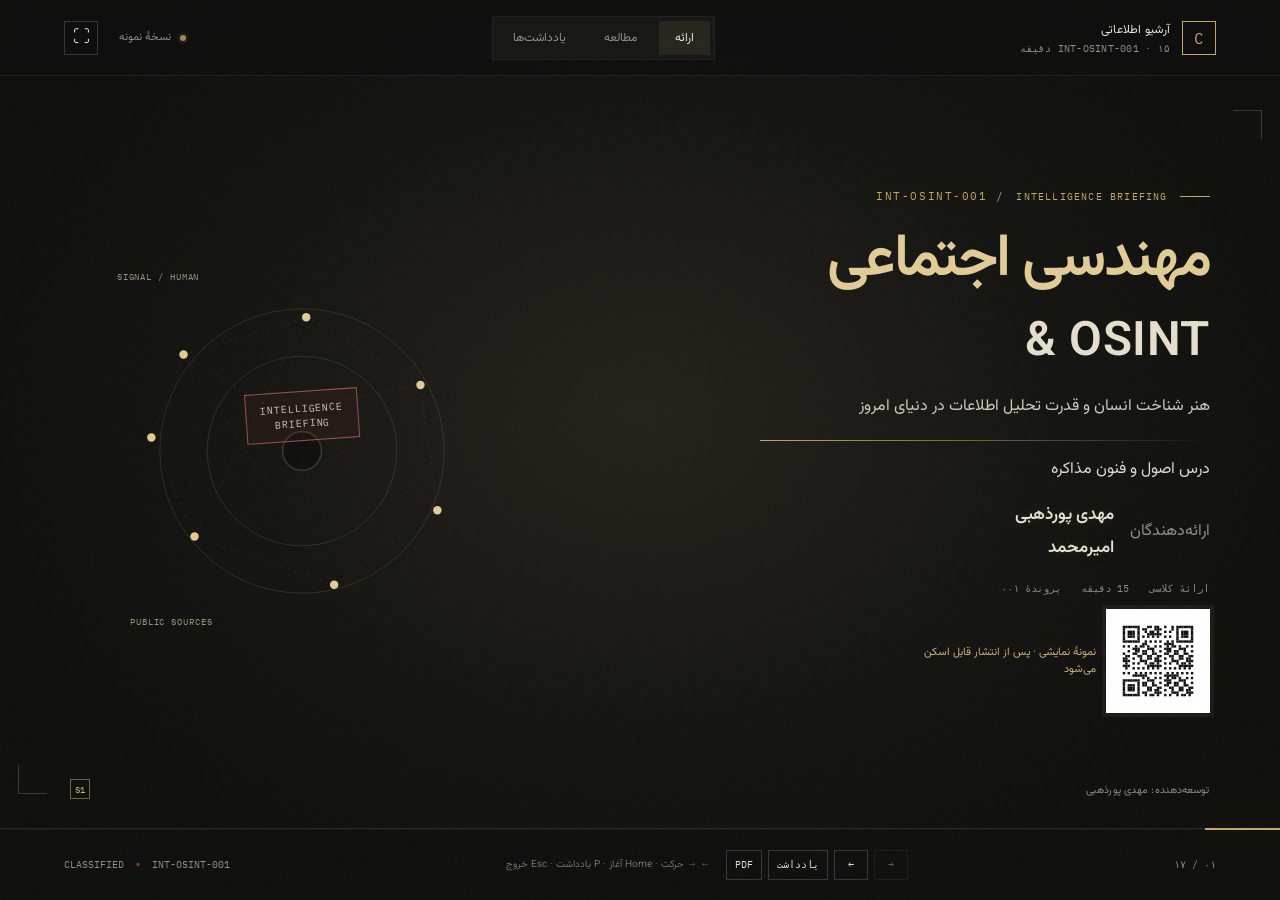
==== files-pasted-by-the-user-classified/index.html @ dca13dbd "Add files via upload" ====
<!doctype html>
<html lang="fa" dir="rtl">
<head>
  <meta charset="utf-8"><meta name="viewport" content="width=device-width,initial-scale=1,viewport-fit=cover">
  <meta name="theme-color" content="#10100f"><meta name="description" content="ارائهٔ تعاملی مهندسی اجتماعی و OSINT — پروندهٔ INT-OSINT-001">
  <title>مهندسی اجتماعی و OSINT — Intelligence Briefing</title>
  <link rel="preconnect" href="https://fonts.googleapis.com"><link rel="preconnect" href="https://fonts.gstatic.com" crossorigin>
  <link href="https://fonts.googleapis.com/css2?family=Vazirmatn:wght@400;500;600;700;800&display=swap" rel="stylesheet">
  <link rel="stylesheet" href="css/styles.css">
  <link rel="stylesheet" href="css/slides.css">
  <link rel="stylesheet" href="css/deck.css">
  <link rel="stylesheet" href="css/refinements.css">
  <link rel="icon" type="image/svg+xml" href="assets/favicon.svg">
</head>
<body>
  <div class="grain" aria-hidden="true"></div>
  <header class="topbar">
    <a class="brand" href="#/present" aria-label="شروع ارائه از ابتدا"><span class="brand-mark">C</span><span>آرشیو اطلاعاتی <small>INT-OSINT-001 · ۱۵ دقیقه</small></span></a>
    <nav class="mode-nav" aria-label="حالت نمایش"><a href="#/present" data-mode="present">ارائه</a><a href="#/read" data-mode="read">مطالعه</a><a href="#/guide" data-mode="guide">یادداشت‌ها</a></nav>
    <div class="top-meta"><span class="live-dot"></span><span>نسخهٔ نمونه</span><button class="icon-button" id="fullscreen" title="تمام‌صفحه" aria-label="تمام‌صفحه">⛶</button></div>
  </header>
  <main id="app" tabindex="-1"></main>
  <footer class="hud"><div class="progress-track"><i id="progress"></i></div><div class="hud-row"><span id="slide-label">۰۱ / ۱۷</span><div class="hud-controls"><button id="prev" aria-label="اسلاید قبلی">→</button><button id="next" aria-label="اسلاید بعدی">←</button><button id="speaker-notes" aria-label="یادداشت سخنران">یادداشت</button><button id="print-deck" aria-label="چاپ یا ذخیره به صورت PDF">PDF</button><span class="key-hint">← → حرکت · Home آغاز · P یادداشت · Esc خروج</span></div><span class="hud-code">CLASSIFIED <b>•</b> INT-OSINT-001</span></div></footer>
  <dialog id="notes-dialog" class="notes-dialog"><form method="dialog"><button class="notes-close" aria-label="بستن یادداشت‌ها">×</button></form><div class="eyebrow">PRESENTER NOTES <span id="notes-index"></span></div><h2 id="notes-title"></h2><p id="notes-body"></p></dialog>
  <script type="module" src="js/deck.js"></script>
</body>
</html>
---- files-pasted-by-the-user-classified/css/styles.css ----
@import url('https://fonts.googleapis.com/css2?family=IBM+Plex+Mono:wght@400;500&display=swap');
:root{color-scheme:dark;--bg:#10100f;--panel:#171715;--panel2:#1d1c19;--gold:#c4a66a;--gold2:#e1cb99;--paper:#e8e1d4;--muted:#938e83;--red:#8e3435;--line:#3a3832;--mono:'IBM Plex Mono',monospace;--fa:'Vazirmatn',Tahoma,sans-serif;--pad:clamp(20px,5vw,76px)}*{box-sizing:border-box}html,body{margin:0;min-height:100%;background:var(--bg);color:var(--paper);font-family:var(--fa)}body{min-height:100vh;background-image:radial-gradient(ellipse at 50% 46%,#25231d 0%,#151512 46%,#10100f 78%);overflow-x:hidden}button,a{font:inherit}.grain{position:fixed;inset:0;pointer-events:none;opacity:.12;z-index:5;background-image:url("data:image/svg+xml,%3Csvg viewBox='0 0 180 180' xmlns='http://www.w3.org/2000/svg'%3E%3Cfilter id='n'%3E%3CfeTurbulence type='fractalNoise' baseFrequency='.92' numOctaves='3' stitchTiles='stitch'/%3E%3C/filter%3E%3Crect width='100%25' height='100%25' filter='url(%23n)' opacity='.16'/%3E%3C/svg%3E")}.topbar{height:76px;padding:0 var(--pad);display:flex;align-items:center;justify-content:space-between;border-bottom:1px solid #ffffff12;position:relative;z-index:6;background:#10100f9c;backdrop-filter:blur(12px)}.brand{display:flex;gap:12px;align-items:center;color:var(--paper);text-decoration:none;font-size:12px;letter-spacing:.02em}.brand small{display:block;color:var(--muted);font:10px var(--mono);margin-top:3px}.brand-mark{width:34px;height:34px;border:1px solid var(--gold);color:var(--gold);display:grid;place-items:center;font:16px var(--mono)}.mode-nav{display:flex;gap:6px;background:#ffffff08;padding:4px;border:1px solid #ffffff0c}.mode-nav a{color:var(--muted);font-size:12px;text-decoration:none;padding:8px 16px}.mode-nav a.active{color:var(--paper);background:#c4a66a1a}.top-meta{display:flex;align-items:center;gap:9px;color:var(--muted);font-size:11px}.live-dot{width:6px;height:6px;border-radius:50%;background:#a08a58;box-shadow:0 0 0 3px #a08a581c}.icon-button,.hud button{border:1px solid var(--line);background:transparent;color:var(--paper);cursor:pointer}.icon-button{width:34px;height:34px;margin-right:12px;font-size:17px}.icon-button:hover,.hud button:hover{border-color:var(--gold);color:var(--gold)}#app{min-height:calc(100vh - 148px);position:relative}.slide{min-height:calc(100vh - 148px);padding:clamp(45px,8vh,100px) var(--pad);display:grid;align-items:center;position:relative;overflow:hidden;animation:enter .65s cubic-bezier(.2,.7,.2,1) both}.slide:before,.slide:after{content:"";position:absolute;width:36px;height:36px;border-color:#c4a66a4d;border-style:solid;pointer-events:none}.slide:before{top:28px;right:var(--pad);border-width:1px 1px 0 0}.slide:after{bottom:28px;left:var(--pad);border-width:0 0 1px 1px}@keyframes enter{from{opacity:0;transform:translateY(8px)}to{opacity:1;transform:none}}.cover{grid-template-columns:1.1fr .9fr;gap:5vw}.eyebrow,.serial,.mono{font:11px var(--mono);letter-spacing:.14em;color:var(--gold)}.eyebrow{display:flex;align-items:center;gap:12px}.eyebrow:before{content:"";width:30px;height:1px;background:var(--gold)}h1,h2,p{margin-top:0}.cover h1{font-size:clamp(43px,7.5vw,102px);line-height:1.18;letter-spacing:-.045em;color:var(--gold2);margin:22px 0 12px;font-weight:600}.english{font:clamp(11px,1vw,14px) var(--mono);letter-spacing:.13em;color:#a5a095;direction:ltr;text-align:right;max-width:560px;line-height:1.9}.cover-rule{height:1px;background:linear-gradient(90deg,var(--gold),transparent);margin:27px 0 22px;max-width:450px}.course{font-size:14px;color:#d8d0c2}.credits{display:grid;grid-template-columns:1fr 1fr;gap:18px;margin-top:30px}.credit{border-right:1px solid var(--gold);padding-right:13px;font-size:12px;color:var(--paper)}.credit small{display:block;color:var(--muted);font-size:10px;margin-bottom:6px}.cover-meta{display:flex;gap:22px;flex-wrap:wrap;color:var(--muted);font-size:11px;margin-top:30px}.cover-meta span{display:flex;gap:8px}.cover-meta b{font:10px var(--mono);color:var(--gold)}.stamp-wrap{display:grid;place-items:center;min-height:360px;position:relative}.orbit{width:min(34vw,390px);aspect-ratio:1;border:1px solid #c4a66a27;border-radius:50%;display:grid;place-items:center;position:relative}.orbit:before,.orbit:after{content:"";position:absolute;border:1px solid #c4a66a20;border-radius:50%;inset:12%}.orbit:after{inset:25%}.orbit-mark{width:47%;aspect-ratio:1;border:1px solid #c4a66a75;display:grid;place-items:center;color:var(--gold);font:clamp(46px,7vw,92px) var(--mono);transform:rotate(-7deg);position:relative}.orbit-mark:before{content:"CLASSIFIED";position:absolute;background:var(--red);color:#f0dfce;font:10px var(--mono);letter-spacing:.12em;padding:7px 12px;transform:rotate(7deg);box-shadow:0 7px 20px #0008}.coord{position:absolute;color:#777267;font:9px var(--mono);direction:ltr}.coord.a{top:13%;left:12%}.coord.b{bottom:14%;right:8%}.orbit-tick{position:absolute;width:1px;height:18px;background:var(--gold);top:-9px;left:50%}.side-index{position:absolute;right:var(--pad);top:50%;writing-mode:vertical-rl;transform:translateY(-50%);font:9px var(--mono);color:#625f56;letter-spacing:.18em}.section-head{display:flex;align-items:center;justify-content:space-between;margin-bottom:34px}.section-head h2{font-size:clamp(28px,4vw,52px);color:var(--gold2);margin:10px 0 0}.qr-layout{display:grid;grid-template-columns:1fr 300px;gap:7vw;align-items:center;max-width:1050px;margin:auto;width:100%}.qr-copy{max-width:580px}.qr-copy p{color:#aaa498;line-height:2;font-size:15px;max-width:530px}.qr-box{width:240px;aspect-ratio:1;background:#e8e1d4;color:#171613;display:grid;place-items:center;margin:auto;position:relative;box-shadow:0 18px 45px #0005}.qr-box svg{width:73%;height:73%}.qr-label{text-align:center;color:var(--muted);font:10px var(--mono);margin-top:15px;direction:ltr}.note{border-right:2px solid var(--red);padding:13px 16px;background:#8e343512;color:#c4b9aa;font-size:12px;line-height:1.9;margin-top:30px}.story-layout{display:grid;grid-template-columns:.9fr 1.1fr;gap:7vw;align-items:center}.story-copy h2{font-size:clamp(32px,5vw,64px);line-height:1.35;color:var(--gold2);max-width:520px}.story-copy p{color:var(--muted);font-size:14px;line-height:2}.placeholder{font-size:11px;color:#b8a982;border:1px dashed #8d785246;padding:12px 15px;display:inline-flex;gap:9px;align-items:center}.placeholder:before{content:"＋";font:14px var(--mono)}.visual-board{height:min(54vh,450px);min-height:300px;background:linear-gradient(150deg,#1e1d19,#131311);border:1px solid #ffffff15;position:relative;overflow:hidden;display:grid;place-items:center}.visual-board svg{width:100%;height:100%;position:absolute;inset:0}.board-tag{position:absolute;top:18px;left:18px;font:9px var(--mono);color:var(--muted);letter-spacing:.13em}.visual-center{width:118px;height:118px;border:1px solid var(--gold);border-radius:50%;display:grid;place-items:center;color:var(--gold2);font-size:12px;text-align:center;line-height:1.6;background:#171612;z-index:1;box-shadow:0 0 0 12px #c4a66a08,0 0 0 30px #c4a66a05}.node{position:absolute;z-index:2;background:#211f1a;border:1px solid #716344;padding:10px 14px;font-size:11px;color:#ddd2bb}.node.n1{top:22%;right:12%}.node.n2{top:25%;left:10%}.node.n3{bottom:18%;right:15%}.node.n4{bottom:16%;left:12%}.line{stroke:#88754c;stroke-width:1;stroke-dasharray:4 5;fill:none}.hud{height:72px;border-top:1px solid #ffffff12;padding:0 var(--pad);position:relative;background:#10100f}.progress-track{position:absolute;top:-1px;right:0;width:100%;height:2px;background:#ffffff0a}.progress-track i{display:block;height:100%;width:33%;background:var(--gold);transition:width .4s}.hud-row{height:100%;display:flex;align-items:center;justify-content:space-between;color:var(--muted);font:10px var(--mono)}.hud-controls{display:flex;align-items:center;gap:8px}.hud button{width:34px;height:30px}.key-hint{margin:0 10px;font:10px var(--fa);color:#777267}.hud-code{direction:ltr}.hud-code b{color:var(--red);padding:0 5px}.reader{max-width:940px;margin:auto;padding:55px 28px 100px}.reader .cover{min-height:540px;padding:45px 0;border-bottom:1px solid var(--line)}.reader-section{padding:65px 0;border-bottom:1px solid var(--line)}.reader-section h2{color:var(--gold2);font-size:30px}.reader-section p{color:#aaa498;line-height:2.1;max-width:700px}.reader-toc{display:flex;gap:10px;flex-wrap:wrap;margin:20px 0}.reader-toc a{border:1px solid var(--line);padding:9px 14px;color:var(--muted);font-size:12px;text-decoration:none}.guide{max-width:940px;margin:auto;padding:70px 28px}.guide h1{font-size:42px;color:var(--gold2)}.guide-grid{display:grid;grid-template-columns:repeat(2,1fr);gap:14px;margin-top:30px}.guide-card{border:1px solid var(--line);background:#171715;padding:22px;min-height:130px}.guide-card small{font:10px var(--mono);color:var(--gold)}.guide-card h3{font-size:16px;margin:12px 0;color:var(--paper)}.guide-card p{color:var(--muted);font-size:12px;line-height:1.9}.guide-card .blank{height:34px;border-bottom:1px dashed #514c40}.topbar.reading .mode-nav a,.topbar.guiding .mode-nav a{opacity:.7}.back-top{position:fixed;bottom:88px;left:22px;border:1px solid var(--line);background:#171715;color:var(--gold);padding:10px 13px;text-decoration:none;font-size:12px;z-index:4}[dir=ltr] .credit{border-right:0;border-left:1px solid var(--gold);padding:0 0 0 13px}.sr-only{position:absolute;width:1px;height:1px;padding:0;margin:-1px;overflow:hidden;clip:rect(0,0,0,0);white-space:nowrap;border:0}@media(max-width:760px){.topbar{height:62px;padding:0 18px}.brand{font-size:11px}.brand-mark{width:29px;height:29px}.top-meta>span:not(.live-dot){display:none}.icon-button{margin-right:2px}.mode-nav a{padding:7px 9px;font-size:11px}.cover{grid-template-columns:1fr;gap:0;padding:55px 24px 45px;min-height:calc(100vh - 134px)}.cover h1{font-size:clamp(43px,12vw,72px)}.stamp-wrap{min-height:210px;grid-row:1}.orbit{width:min(56vw,230px)}.coord.a{top:10%;left:5%}.coord.b{bottom:10%;right:3%}.cover .copy{grid-row:2}.credits{margin-top:20px}.side-index{display:none}.slide{min-height:calc(100vh - 134px);padding:48px 24px}.qr-layout,.story-layout{grid-template-columns:1fr;gap:34px}.qr-box{width:180px}.qr-copy{grid-row:1}.qr-visual{grid-row:2}.section-head{align-items:flex-start}.visual-board{min-height:280px;height:38vh}.node{font-size:9px;padding:8px}.story-copy h2{font-size:34px}.hud{height:72px;padding:0 18px}.key-hint{display:none}.hud-code{font-size:9px}.guide-grid{grid-template-columns:1fr}.reader{padding:34px 22px 80px}.reader .cover{min-height:auto;padding:34px 0}.reader-section{padding:44px 0}.reader-section h2{font-size:25px}}@media(max-width:390px){.brand small{display:none}.mode-nav{gap:0}.mode-nav a{padding:7px 6px}.cover-meta{gap:12px}.hud-row{font-size:9px}}@media(prefers-reduced-motion:reduce){*,*::before,*::after{animation-duration:.01ms!important;animation-iteration-count:1!important;scroll-behavior:auto!important;transition-duration:.01ms!important}}
---- files-pasted-by-the-user-classified/css/slides.css ----
/* Slide 01–04: editorial content system layered over the original prototype. */
.cover-new{grid-template-columns:1fr 1fr;gap:4vw}.cover-new h1{font-size:clamp(44px,6.3vw,78px);line-height:1.28}.cover-subtitle{font-size:clamp(16px,1.6vw,22px);line-height:1.9;color:#c9c1b3;max-width:570px;margin:14px 0}.cover-new .credit{margin-top:26px;max-width:270px}.editable-name{display:inline-block;min-width:190px;outline:none;border-bottom:1px dashed #706143;padding:4px 0;color:var(--paper)}.editable-name:focus{border-bottom-color:var(--gold2)}.network-art{width:min(39vw,460px);aspect-ratio:1;position:relative;margin:auto;display:grid;place-items:center}.network-art svg{width:100%;height:100%;overflow:visible}.network-art svg path{fill:none;stroke:#a58b54;stroke-width:1;stroke-opacity:.3}.net-orbit{fill:none;stroke:#c4a66a;stroke-opacity:.17;stroke-width:1}.net-orbit.inner{stroke-opacity:.12}.network-art svg circle:not(.net-orbit){fill:#d5bc83}.network-art svg .net-core{fill:#10100f;stroke:#c4a66a;stroke-width:1.5}.net-label,.net-caption{position:absolute;font:9px var(--mono);color:#a29884;letter-spacing:.12em;direction:ltr}.nl1{top:10%;left:12%}.nl2{top:43%;right:-3%}.nl3{bottom:12%;left:9%}.net-caption{right:50%;bottom:47%;transform:translate(50%,50%);text-align:center;line-height:1.8;color:var(--gold2);font-size:10px}.content-slide{display:block;padding-top:clamp(34px,6vh,66px);padding-bottom:clamp(34px,6vh,66px)}.slide-heading{position:relative;z-index:1;margin:0 auto 30px;max-width:1120px}.slide-heading h2{font-size:clamp(30px,4.1vw,52px);line-height:1.4;color:var(--gold2);margin:12px 0 0;font-weight:600}.goal-panel{max-width:1120px;margin:0 auto 34px;padding:20px 25px;background:linear-gradient(90deg,#1b1a16,#171715);border:1px solid #ffffff12;border-right:2px solid var(--gold);display:flex;align-items:flex-start;gap:22px}.goal-label,.section-kicker{font-size:12px;color:var(--gold);white-space:nowrap}.goal-panel p{margin:0;color:#d0c9bc;line-height:2;font-size:15px}.route-map{max-width:1120px;margin:auto;display:grid;grid-template-columns:repeat(7,1fr);gap:10px;position:relative;z-index:1}.route-step{min-height:126px;position:relative;background:#171715;border:1px solid #ffffff12;padding:18px 13px;display:flex;flex-direction:column;justify-content:space-between;gap:18px;color:#e0d9cc;font-size:13px;line-height:1.7;transition:border-color .25s,transform .25s}.route-step:hover{border-color:#a58b54;transform:translateY(-3px)}.route-number{font:12px var(--mono);color:var(--gold)}.route-axis{height:1px;max-width:1120px;margin:-63px auto 62px;background:linear-gradient(90deg,transparent,#8b7546 12%,#8b7546 88%,transparent);position:relative;z-index:0}.definition-grid{max-width:1120px;margin:auto;display:grid;grid-template-columns:.88fr 1.12fr;gap:5vw;align-items:center}.definition-copy>p{font-size:clamp(17px,1.8vw,22px);line-height:2;color:#ded7ca;margin:14px 0 28px}.key-statement{border-right:2px solid var(--red);padding:13px 17px;background:#8e34350c;display:grid;gap:9px}.key-statement span{font-size:11px;color:#bd8580}.key-statement strong{font-size:14px;line-height:1.9;color:#e0d7ca;font-weight:500}.mind-map{min-height:360px;position:relative;display:grid;place-items:center;background:radial-gradient(ellipse at center,#201f1a 0%,#151513 68%,transparent 70%);border:1px solid #ffffff0c}.mind-map svg{width:100%;max-height:350px;position:absolute;inset:0}.mind-map svg path{fill:none;stroke:#9c8451;stroke-width:1;stroke-opacity:.36}.mind-map svg .map-ring{fill:none;stroke:#c4a66a;stroke-opacity:.19}.mind-map svg .map-ring.faint{stroke-opacity:.09;stroke-dasharray:2 7}.mind-map svg .map-person{fill:none;stroke:#d5bd8a;stroke-width:2}.mind-map svg .map-dot{fill:#c4a66a}.mind-label{position:absolute;font-size:10px;color:#c4b899;background:#171715;padding:5px 8px;border:1px solid #514832}.ml-top{top:17%;left:50%;transform:translateX(-50%)}.ml-left{top:39%;left:8%}.ml-right{top:39%;right:8%}.ml-bottom{bottom:15%;left:50%;transform:translateX(-50%)}.factor-tags{position:absolute;bottom:10px;right:12px;left:12px;display:flex;gap:6px;justify-content:center;flex-wrap:wrap}.factor-tags span{font-size:10px;color:#a7a092;border:1px solid #ffffff18;background:#171715;padding:5px 9px}.principle-slide{padding-top:clamp(26px,4vh,42px);padding-bottom:24px}.compact-heading{margin-bottom:18px}.compact-heading h2{font-size:clamp(25px,3.2vw,40px);margin-top:8px}.principle-grid{max-width:1120px;margin:auto;display:grid;grid-template-columns:repeat(3,1fr);gap:12px}.principle-card{position:relative;min-height:174px;background:linear-gradient(145deg,#1b1a17,#161614);border:1px solid #ffffff12;padding:15px 17px;overflow:hidden}.principle-card:before{content:"";position:absolute;top:0;right:0;width:32px;height:1px;background:var(--gold)}.principle-top{display:flex;align-items:center;gap:9px}.principle-icon{width:29px;height:29px;border:1px solid #766542;color:var(--gold2);display:grid;place-items:center;font-size:17px}.principle-index{font:10px var(--mono);color:#7c725d}.principle-en{margin-right:auto;color:#898478;font:9px var(--mono);letter-spacing:.06em}.principle-card h3{font-size:17px;color:#e5ddcf;margin:9px 0 5px}.principle-card>p{font-size:11px;line-height:1.7;color:#aaa498;margin:0 0 8px}.example{display:flex;align-items:flex-start;gap:8px;border-top:1px solid #ffffff0c;padding-top:7px;font-size:10px;line-height:1.65;color:#c7beaf}.example small{color:var(--gold);white-space:nowrap;font-size:9px}.caveat{max-width:1120px;margin:14px auto 0;border-right:2px solid var(--red);padding:9px 13px;background:#8e34350b;font-size:11px;line-height:1.7;color:#c3b8aa}.caveat span{color:#cb8c83;margin-left:9px}.reader-slide .slide{min-height:auto;overflow:visible;padding:54px 12px}.reader-slide .cover-new{min-height:620px}.reader-slide .content-slide{min-height:auto}.reader-slide .side-index{display:none}.reader-slide .principle-card{min-height:185px}.hud button:disabled{opacity:.35;cursor:default}.hud button:disabled:hover{border-color:var(--line);color:var(--paper)}
@media(max-width:900px){.route-map{grid-template-columns:repeat(4,1fr)}.route-axis{display:none}.goal-panel{margin-bottom:20px}.route-step{min-height:100px}.principle-grid{grid-template-columns:repeat(2,1fr)}.principle-card{min-height:168px}.network-art{width:min(42vw,360px)}}
@media(max-width:760px){.cover-new{grid-template-columns:1fr;gap:0;padding-top:24px}.network-art{grid-row:1;width:min(58vw,260px);margin:0 auto 4px}.cover-new .copy{grid-row:2}.cover-new h1{font-size:clamp(39px,11vw,66px)}.cover-subtitle{font-size:15px}.cover-new .credit{margin-top:21px}.content-slide{padding:38px 22px}.slide-heading{margin-bottom:22px}.slide-heading h2{font-size:30px}.goal-panel{display:block;padding:16px}.goal-label{display:block;margin-bottom:8px}.goal-panel p{font-size:13px}.route-map{grid-template-columns:repeat(2,1fr);gap:8px}.route-step{min-height:82px;padding:13px;font-size:12px}.route-step:last-child{grid-column:1/-1;min-height:64px}.definition-grid{grid-template-columns:1fr;gap:20px}.definition-copy>p{font-size:16px;margin:10px 0 18px}.mind-map{min-height:320px}.principle-slide{padding:34px 18px 25px}.compact-heading h2{font-size:25px}.principle-grid{gap:8px}.principle-card{padding:12px;min-height:183px}.principle-card h3{font-size:15px}.principle-card>p{font-size:10px}.example{font-size:9px;display:block}.example small{display:block;margin-bottom:2px}.caveat{font-size:10px}.reader-slide .slide{padding:38px 0}.reader-slide .cover-new{min-height:auto}.reader-slide .principle-grid{grid-template-columns:1fr}.reader-slide .principle-card{min-height:auto}.reader-slide .example{display:flex;font-size:11px}.reader-slide .example small{display:block}}
@media(max-width:390px){.network-art{width:54vw}.cover-new h1{font-size:39px}.principle-slide{padding-left:14px;padding-right:14px}.principle-card{min-height:195px;padding:10px}.principle-en{font-size:8px}.principle-icon{width:25px;height:25px}}
@media(max-width:450px){.topbar{gap:9px}.brand>span:not(.brand-mark){display:none}.mode-nav{margin-inline-start:auto}.icon-button{flex:0 0 32px}.cover-new .eyebrow{flex-wrap:wrap}.cover-new .serial{white-space:nowrap}.network-art .net-label{display:none}}
.cover-new .side-index{display:none}
@media(prefers-reduced-motion:reduce){.route-step{transition:none}}
---- files-pasted-by-the-user-classified/css/deck.css ----
:root{--stage-pad:clamp(28px,5.5vw,84px);--stage-top:clamp(28px,5.3vh,54px)}
#app{min-height:calc(100svh - 148px);display:grid;place-items:center}.slide{width:min(100vw,calc((100svh - 148px)*1.77778));aspect-ratio:16/9;min-height:0;padding:var(--stage-top) var(--stage-pad);position:relative;overflow:hidden;isolation:isolate;animation:stage-in .55s cubic-bezier(.2,.68,.28,1) both}.slide:before,.slide:after{content:"";position:absolute;width:28px;height:28px;pointer-events:none;z-index:-1}.slide:before{inset:18px 18px auto auto;border-top:1px solid #b69a604d;border-right:1px solid #b69a604d}.slide:after{inset:auto auto 18px 18px;border-bottom:1px solid #b69a604d;border-left:1px solid #b69a604d}@keyframes stage-in{from{opacity:.25;transform:translateY(7px)}to{opacity:1;transform:none}}.slide-heading{max-width:1200px;margin:0 auto clamp(22px,3.3vh,34px);position:relative;z-index:1}.slide-heading h1{font-size:clamp(31px,3.5vw,50px);line-height:1.35;font-weight:600;color:var(--gold2);margin:10px 0 0}.eyebrow{font-size:10px;letter-spacing:.12em}.serial{white-space:nowrap}.slide-notes{position:absolute;bottom:13px;left:var(--stage-pad);display:flex;gap:6px;z-index:3}.citation{display:grid;place-items:center;width:20px;height:20px;border:1px solid #736345;color:#c4b58f;text-decoration:none;font:9px var(--mono)}.citation:hover{background:#c4a66a1c}.slide-cover{display:grid;grid-template-columns:1.12fr .88fr;align-items:center;gap:4vw;padding-top:40px;padding-bottom:42px}.cover-copy{max-width:660px}.slide-cover h1{font-size:clamp(48px,6vw,78px);line-height:1.2;color:var(--gold2);font-weight:600;margin:25px 0 16px;letter-spacing:-.035em}.slide-cover h1 bdi{font-size:.8em;color:#e5dece;letter-spacing:.01em}.cover-subtitle{font-size:clamp(17px,1.65vw,23px);line-height:1.9;color:#d0c9bd;margin:0;max-width:620px}.cover-rule{height:1px;width:min(100%,530px);background:linear-gradient(90deg,var(--gold),transparent);margin:25px 0 20px}.cover-course{font-size:16px;color:#e0d9cc;margin:0 0 17px}.cover-presenter{display:flex;gap:16px;align-items:center;margin:0;color:var(--muted);font-size:13px}.cover-presenter strong{color:var(--paper);font-size:16px;font-weight:500}.cover-foot{display:flex;gap:20px;margin-top:25px;color:#8d887f;font:10px var(--mono)}.cover-visual{width:min(42vw,500px);aspect-ratio:1;position:relative;display:grid;place-items:center;margin:auto}.cover-network{width:100%;height:100%;overflow:visible;animation:network-in 1s ease both}.cover-network>circle{fill:none;stroke:#c4a66a;stroke-opacity:.2;stroke-width:1}.cover-network path{fill:none;stroke:#aa9057;stroke-width:1;stroke-opacity:.38;stroke-dasharray:3 5;animation:line-draw 1.6s ease both}.cover-network g circle{fill:var(--gold2);opacity:0;animation:node-in .4s ease forwards}.cover-network g circle:nth-child(1){animation-delay:.25s}.cover-network g circle:nth-child(2){animation-delay:.4s}.cover-network g circle:nth-child(3){animation-delay:.55s}.cover-network g circle:nth-child(4){animation-delay:.7s}.cover-network g circle:nth-child(5){animation-delay:.85s}.cover-network g circle:nth-child(6){animation-delay:1s}.cover-network g circle:nth-child(7){animation-delay:1.15s}.cover-network .core{fill:#11110f;stroke:#d0b779;stroke-width:2}.cover-stamp{position:absolute;inset:42% auto auto 50%;transform:translate(-50%,-50%) rotate(-4deg);z-index:2;border:1px solid #995051;color:#d6cbb8;background:#8e34351a;padding:9px 14px;text-align:center;font:10px/1.5 var(--mono);letter-spacing:.09em;animation:stamp-in .7s .35s both}.visual-label{position:absolute;color:#9c927c;font:9px var(--mono);letter-spacing:.1em;direction:ltr}.v1{top:9%;left:8%}.v2{bottom:10%;left:11%}.v3{right:4%;bottom:35%}.qr-area{min-height:30px;margin-top:14px}.qr-placeholder{font-size:11px;color:#a69a7c}.qr-ready{display:flex;align-items:center;gap:10px;flex-wrap:wrap}.qr-ready img{width:58px;height:58px;background:#fff;padding:4px}.qr-ready span{font-size:11px;color:#c6bda9}.qr-ready button,.print-button{border:1px solid #655a41;background:transparent;color:var(--gold2);padding:7px 10px;cursor:pointer;font:11px var(--fa)}@keyframes network-in{from{opacity:0;transform:scale(.95)}to{opacity:1;transform:scale(1)}}@keyframes line-draw{from{stroke-dashoffset:80;opacity:0}to{stroke-dashoffset:0;opacity:.38}}@keyframes node-in{to{opacity:1}}@keyframes stamp-in{from{opacity:0;transform:translate(-50%,-50%) rotate(-12deg) scale(1.1)}to{opacity:1;transform:translate(-50%,-50%) rotate(-4deg) scale(1)}}
.slide-purpose,.slide-social,.slide-osint,.slide-relationship,.slide-importance,.slide-applications,.slide-methods,.slide-timeline,.slide-history,.slide-scenario,.slide-defense,.slide-summary,.slide-references{display:flex;flex-direction:column;justify-content:center}.purpose-columns{max-width:1150px;margin:0 auto clamp(20px,3vh,30px);display:grid;grid-template-columns:1.2fr .8fr;gap:18px;width:100%}.purpose-panel{position:relative;background:linear-gradient(130deg,#1c1b17,#151513);border:1px solid #ffffff16;padding:22px 26px;min-height:145px}.purpose-panel.audience{border-right:2px solid var(--red)}.panel-number{font:11px var(--mono);color:var(--gold);direction:ltr;display:block}.panel-label{display:block;color:var(--gold2);font-size:14px;margin:8px 0}.purpose-panel p{font-size:clamp(15px,1.45vw,19px);line-height:1.85;color:#e2dbce;margin:0}.purpose-panel small{display:block;color:#938c7f;margin-top:12px}.agenda{max-width:1150px;margin:auto;width:100%}.agenda-title{display:flex;justify-content:space-between;align-items:center;color:#cfc7b7;font-size:13px;margin-bottom:12px}.agenda-title span{color:#8f8777;font:10px var(--mono)}.agenda-track{display:grid;grid-template-columns:repeat(5,1fr);gap:10px;position:relative}.agenda-track:before{content:"";position:absolute;top:15px;right:4%;left:4%;height:1px;background:linear-gradient(90deg,transparent,#947c4b,#947c4b,transparent)}.agenda-step{position:relative;display:flex;flex-direction:column;align-items:flex-start;gap:12px;color:#dad3c5;font-size:13px;line-height:1.6}.agenda-step span{width:31px;height:31px;display:grid;place-items:center;border:1px solid #8c764a;background:#141411;color:var(--gold2);font:10px var(--mono);border-radius:50%}.purpose-panel{animation:panel-rise .55s both}.purpose-panel:nth-child(2){animation-delay:.12s}@keyframes panel-rise{from{opacity:0;transform:translateY(12px)}to{opacity:1;transform:none}}
.social-layout{max-width:1150px;margin:auto;display:grid;grid-template-columns:1.1fr .9fr;gap:5vw;align-items:center}.definition-lead{font-size:clamp(19px,2vw,27px);line-height:1.85;color:#eee8dc;margin:9px 0 12px}.section-kicker{font-size:12px;color:var(--gold)}.social-context{font-size:14px;line-height:1.9;color:#bcb5a9;margin:0 0 16px}.social-example{border-right:2px solid var(--red);padding:11px 14px;background:#8e34350c;display:grid;gap:6px;font-size:12px;line-height:1.8;color:#c5bcad}.social-example span{color:#cb9289;font-size:10px}.social-visual{height:340px;position:relative;display:grid;place-items:center}.human-node{width:100px;height:100px;border:1px solid var(--gold);border-radius:50%;display:grid;place-content:center;text-align:center;background:#181713;z-index:2;color:var(--gold2);font-size:17px}.human-node small{font-size:10px;color:#a49a84}.mind-ring{position:absolute;width:200px;height:200px;border:1px solid #b1995c44;border-radius:50%;box-shadow:0 0 0 40px #c4a66a08,0 0 0 78px #c4a66a05;animation:pulse-ring 5s ease-in-out infinite}.factor-orbit span{position:absolute;top:50%;left:50%;padding:6px 9px;border:1px solid #5c513a;background:#171613;color:#c8b991;font-size:10px;white-space:nowrap;transform:rotate(calc(var(--i)*60deg)) translateY(-147px) rotate(calc(var(--i)*-60deg));animation:factor-in .5s calc(.12s*var(--i)) both}.network-lines{position:absolute;inset:22px;border:1px dashed #a28c5b2b;border-radius:50%;animation:orbit-turn 45s linear infinite}@keyframes pulse-ring{50%{transform:scale(1.035);opacity:.65}}@keyframes orbit-turn{to{transform:rotate(360deg)}}@keyframes factor-in{from{opacity:0;translate:0 8px}to{opacity:1;translate:0 0}}.key-strip{max-width:1150px;margin:17px auto 0;width:100%;display:flex;gap:16px;align-items:baseline;padding:11px 15px;border-right:2px solid var(--red);background:#8e343509;color:#e4dccd}.key-strip span{color:#cc8f86;font-size:11px;white-space:nowrap}.key-strip strong{font-size:13px;line-height:1.75;font-weight:500}
.osint-intro{max-width:1120px;margin:-8px auto 5px;display:flex;align-items:baseline;gap:14px;width:100%;color:#c9c1b2;font-size:13px}.osint-intro bdi{font:19px var(--mono);color:var(--gold2)}.osint-definition{max-width:1120px;margin:0 auto 14px;width:100%;font-size:clamp(15px,1.5vw,19px);line-height:1.8;color:#eee7da}.source-orbit{max-width:1120px;width:100%;height:270px;margin:0 auto;position:relative;display:grid;place-items:center}.globe{width:215px;height:215px;position:relative;animation:globe-float 6s ease-in-out infinite}.globe svg{width:100%;height:100%;animation:globe-turn 38s linear infinite}.globe svg circle,.globe svg ellipse,.globe svg path{fill:none;stroke:#b59b5e;stroke-width:1}.globe svg circle{fill:#171712;stroke-opacity:.6}.globe svg .continents{fill:#c4a66a24;stroke-opacity:.26}.globe-point{position:absolute;width:8px;height:8px;border-radius:50%;background:var(--gold2);box-shadow:0 0 0 5px #c4a66a1b}.p1{top:27%;left:39%}.p2{top:48%;right:20%}.p3{bottom:29%;left:26%}.orbit-source{position:absolute;display:flex;align-items:center;gap:8px;border:1px solid #4a4436;background:#181815;padding:9px 12px;color:#d8d0c1;font-size:11px;animation:panel-rise .45s both}.orbit-source i{color:var(--gold);font:10px var(--mono)}.os1{top:4%;right:7%}.os2{top:5%;left:8%;animation-delay:.1s}.os3{top:43%;right:0;animation-delay:.2s}.os4{top:43%;left:0;animation-delay:.3s}.os5{bottom:2%;right:10%;animation-delay:.4s}.os6{bottom:2%;left:10%;animation-delay:.5s}@keyframes globe-turn{to{transform:rotateY(360deg)}}@keyframes globe-float{50%{translate:0 -5px}}
.dual-network{width:min(100%,1000px);margin:12px auto 20px;display:grid;grid-template-columns:1fr 150px 1fr;align-items:center}.network-card{min-height:230px;border:1px solid #ffffff17;background:#181815;padding:20px 24px;position:relative;overflow:hidden;animation:panel-rise .6s both}.network-card h2{font-size:24px;color:var(--gold2);margin:12px 0 5px}.network-card p{color:#bbb4a8;font-size:13px}.lens-icon{font-size:28px;color:var(--gold)}.mini-web{position:absolute;bottom:9px;left:17px;direction:ltr;color:#997f4b;font:16px/1.25 var(--mono);opacity:.7}.osint-card{animation-delay:.22s}.converge{display:grid;justify-items:center;gap:9px;position:relative;color:#cabe9f;font-size:10px}.converge:before,.converge:after{content:"";position:absolute;top:53%;width:40px;height:1px;background:var(--gold);animation:connect-in .8s both}.converge:before{right:-12px}.converge:after{left:-12px;animation-delay:.3s}.converge i{width:40px;height:40px;border:1px solid var(--gold);display:grid;place-items:center;color:var(--gold2);font:20px var(--mono);background:#141411;border-radius:50%}@keyframes connect-in{from{transform:scaleX(0)}to{transform:scaleX(1)}}.relationship-case{max-width:1000px;margin:0 auto;width:100%;padding:14px 18px;background:#1c1b17;border-right:2px solid var(--gold)}.relationship-case span{color:var(--gold);font-size:11px}.relationship-case p{color:#d1c9ba;font-size:13px;line-height:1.8;margin:5px 0 0}.relationship-result{text-align:center;margin-top:13px;color:var(--gold2);font-size:15px;animation:result-in .7s .5s both}@keyframes result-in{from{opacity:0;letter-spacing:.3em}to{opacity:1;letter-spacing:0}}
.importance-track{max-width:1160px;width:100%;margin:10px auto 30px;display:grid;grid-template-columns:repeat(5,1fr);gap:12px;position:relative}.importance-track:before{content:"";position:absolute;top:30px;right:5%;left:5%;height:1px;background:#98804d}.importance-step{position:relative;padding:0 13px 16px;background:linear-gradient(180deg,#191915,#131311);border-bottom:1px solid #ffffff17;animation:importance-in .5s calc(.13s*var(--step,1)) both}.importance-step:nth-child(1){--step:1}.importance-step:nth-child(2){--step:2}.importance-step:nth-child(3){--step:3}.importance-step:nth-child(4){--step:4}.importance-step:nth-child(5){--step:5}.step-mark{position:relative;z-index:1;display:grid;place-items:center;width:35px;height:35px;border:1px solid var(--gold);background:#151512;color:var(--gold2);font:10px var(--mono);border-radius:50%}.step-symbol{display:block;margin:18px 0 8px;color:#c0a56b;font:27px var(--mono);font-style:normal}.importance-step h2{font-size:17px;color:#e6dece;margin:0 0 7px}.importance-step p{font-size:11px;color:#a9a294;line-height:1.7;margin:0}@keyframes importance-in{from{opacity:0;transform:translateY(15px)}to{opacity:1;transform:none}}.quote-panel{max-width:1160px;width:100%;margin:0 auto;padding:17px 21px;border-right:2px solid var(--gold);background:#c4a66a0a;color:#d9cfbd;font-size:15px;line-height:1.8}
.application-grid{width:100%;max-width:1180px;margin:auto;display:grid;grid-template-columns:repeat(2,1fr);gap:12px}.application-card{border:1px solid #ffffff14;background:#181815;padding:15px 19px;animation:panel-rise .5s both}.application-card:nth-child(2){animation-delay:.08s}.application-card:nth-child(3){animation-delay:.16s}.application-card:nth-child(4){animation-delay:.24s}.application-head{display:flex;align-items:center;gap:12px}.application-head>span{font:10px var(--mono);color:var(--gold)}.application-head h2{font-size:16px;color:var(--gold2);margin:0}.application-head i{margin-right:auto;color:#9d8757;font:21px var(--mono);font-style:normal}.application-card ul,.method-card ul,.phase-card ul{margin:9px 0 0;padding:0 17px 0 0;color:#ccc4b5;font-size:11px;line-height:1.8}.application-card li,.method-card li,.phase-card li{padding:1px 0}.caveat{max-width:1180px;width:100%;margin:12px auto 0;padding:10px 13px;border-right:2px solid var(--red);background:#8e34350a;color:#c6bbae;font-size:11px;line-height:1.75}.caveat b{color:#d09188;margin-left:8px}
.method-grid{max-width:1170px;width:100%;margin:auto;display:grid;grid-template-columns:repeat(3,1fr);gap:13px}.method-grid.two-groups{grid-template-columns:repeat(2,1fr);max-width:1050px}.method-card{border:1px solid #ffffff15;background:#181815;padding:17px 19px;min-height:185px;animation:panel-rise .5s both}.method-card:nth-child(2){animation-delay:.12s}.method-card:nth-child(3){animation-delay:.24s}.method-head{display:grid;grid-template-columns:30px 36px 1fr;align-items:center;gap:8px}.method-head span{font:10px var(--mono);color:var(--gold)}.method-head i{width:34px;height:34px;border:1px solid #71603f;display:grid;place-items:center;color:var(--gold2);font:12px var(--mono);font-style:normal}.method-head h2{color:#e2dacb;font-size:15px;margin:0}.method-card ul{font-size:12px;line-height:1.9}.slide-methods .caveat{margin-top:14px}
.timeline-grid{max-width:1150px;width:100%;margin:auto;display:grid;grid-template-columns:repeat(3,1fr);gap:14px;position:relative}.timeline-grid:before{content:"";position:absolute;top:20px;right:8%;left:8%;height:1px;background:#987f4c}.phase-card{position:relative;padding:0 16px 18px;background:#181815;border:1px solid #ffffff13;animation:panel-rise .5s both}.phase-card:nth-child(2){animation-delay:.15s}.phase-card:nth-child(3){animation-delay:.3s}.phase-line{height:41px;display:flex;align-items:center;position:relative}.phase-line span{width:38px;height:38px;background:#171613;border:1px solid var(--gold);color:var(--gold2);display:grid;place-items:center;border-radius:50%;font:10px var(--mono);z-index:1}.phase-line i{height:1px;background:#9c8350;flex:1;margin-right:-1px}.phase-card h2{color:var(--gold2);font-size:19px;margin:10px 0}.phase-card ul{font-size:12px;line-height:1.9}.timeline-conclusion{max-width:1150px;width:100%;margin:14px auto 0;text-align:center;color:#d0c7b6;font-size:13px}
.history-layout{max-width:1150px;width:100%;margin:auto;display:grid;grid-template-columns:.75fr 1.25fr;gap:32px;align-items:center}.history-visual{position:relative;min-height:350px;display:grid;place-items:center;background:radial-gradient(ellipse at center,#201f1a 0,#151513 68%,transparent 70%)}.history-map{width:270px;position:relative}.history-map svg{width:100%;height:240px}.history-map svg path{fill:#c4a66a12;stroke:#b59a5e;stroke-opacity:.5;stroke-width:1.3}.history-map svg circle{fill:#a33b3b;stroke:#ddb9a6;stroke-width:1}.history-map span{display:block;text-align:center;color:#8f8879;font-size:10px}.archive-mark{position:absolute;top:0;left:0;border:1px solid #80504a;color:#c8897d;padding:7px 12px;font:9px/1.6 var(--mono);text-align:center;transform:rotate(-6deg)}.archive-mark b{font-size:15px}.history-events{border-right:1px solid #806c43;padding-right:23px}.history-event{position:relative;padding:3px 0 15px}.history-event:before{content:"";position:absolute;right:-29px;top:10px;width:9px;height:9px;background:#171613;border:1px solid var(--gold);border-radius:50%}.history-event span{font:11px var(--mono);color:var(--gold2)}.history-event p,.history-connection p{font-size:13px;line-height:1.8;color:#d3cbbb;margin:6px 0 0}.history-connection{margin-top:8px;padding:12px 14px;background:#8e343509;border-right:2px solid var(--red)}.history-connection b{font-size:11px;color:#cb8d84}
.scenario-sub{max-width:1120px;width:100%;margin:-15px auto 14px;display:flex;justify-content:space-between;color:#a9a192;font-size:12px}.scenario-sub b{color:var(--gold2);font-size:12px;font-weight:500}.scenario-flow{max-width:1120px;width:100%;margin:auto;display:grid;grid-template-columns:repeat(3,1fr);gap:14px}.scenario-step{position:relative;min-height:220px;background:#181815;border:1px solid #ffffff15;padding:18px 20px;animation:scenario-in .65s calc(.2s*var(--n,1)) both}.scenario-step:nth-child(1){--n:1}.scenario-step:nth-child(2){--n:2}.scenario-step:nth-child(3){--n:3}@keyframes scenario-in{from{opacity:0;transform:translateX(22px)}to{opacity:1;transform:none}}.scenario-num{font:11px var(--mono);color:var(--gold)}.scenario-icon{position:absolute;top:15px;left:18px;width:36px;height:36px;border:1px solid #756441;display:grid;place-items:center;color:var(--gold2);font:18px var(--mono)}.scenario-step h2{font-size:20px;color:var(--gold2);margin:15px 0 10px}.scenario-step p{font-size:13px;line-height:1.9;color:#c6beaf}.scenario-result{max-width:1120px;width:100%;margin:14px auto 0;padding:12px;text-align:center;border-top:1px solid #756540;color:#e0d4bd;font-size:13px}
.defense-intro{max-width:1150px;width:100%;margin:-10px auto 18px;color:#d2c9b8;font-size:16px;line-height:1.8}.defense-grid{max-width:1150px;width:100%;margin:auto;display:grid;grid-template-columns:repeat(2,1fr);gap:9px}.defense-point{display:flex;align-items:center;gap:14px;padding:10px 15px;border-bottom:1px solid #ffffff14;background:#171715;animation:panel-rise .4s both}.defense-point:nth-child(2n){animation-delay:.12s}.defense-point>span{flex:0 0 29px;height:29px;display:grid;place-items:center;border:1px solid #796a47;color:var(--gold);font:9px var(--mono)}.defense-point p{font-size:12px;line-height:1.7;color:#ddd5c8;margin:0}
.slide-summary{align-items:center;text-align:center}.slide-summary .slide-heading{text-align:right;width:100%}.summary-lines{max-width:900px;width:100%;display:grid;gap:13px;margin:0 auto 26px;text-align:right}.summary-lines article{display:flex;align-items:center;gap:18px;padding:12px 16px;border-bottom:1px solid #ffffff18;background:#181815;animation:summary-in .55s both}.summary-lines article:nth-child(2){animation-delay:.15s}.summary-lines article:nth-child(3){animation-delay:.3s}.summary-lines span{font:12px var(--mono);color:var(--gold)}.summary-lines p{font-size:18px;color:#e6dfd2;margin:0}@keyframes summary-in{from{opacity:0;transform:translateX(-20px)}to{opacity:1;transform:none}}.slide-summary blockquote{max-width:900px;margin:0 auto;color:var(--gold2);font-size:clamp(20px,2.5vw,32px);line-height:1.8}.summary-end{margin-top:25px;color:#8d8574;font:10px var(--mono);direction:ltr}.summary-end i{color:var(--red);font-style:normal}
.references-intro{max-width:1120px;width:100%;margin:-17px auto 13px;color:#a9a294;font-size:12px}.reference-grid{max-width:1120px;width:100%;margin:auto;display:grid;grid-template-columns:repeat(3,1fr);gap:10px}.reference-card{min-height:155px;padding:12px 14px;background:#181815;border:1px solid #ffffff13;display:flex;flex-direction:column;align-items:flex-start;animation:ref-in .4s both}.reference-card:nth-child(2){animation-delay:.08s}.reference-card:nth-child(3){animation-delay:.16s}.reference-card:nth-child(4){animation-delay:.24s}.reference-card:nth-child(5){animation-delay:.32s}.reference-card:nth-child(6){animation-delay:.4s}@keyframes ref-in{from{opacity:0;transform:translateY(8px)}to{opacity:1;transform:none}}.reference-card>span{font:9px var(--mono);color:var(--gold)}.reference-card h2{font-size:12px;line-height:1.6;color:#e2dacb;margin:5px 0}.reference-card p{font-size:10px;color:#aaa294;margin:0 0 4px}.reference-card small{font-size:9px;line-height:1.55;color:#888477}.reference-card a{margin-top:auto;color:#cbb784;font-size:10px;text-decoration:none;padding-top:6px}.reference-card a:hover{text-decoration:underline}.reference-note{max-width:1120px;width:100%;margin:10px auto 0;color:#9c9484;font-size:10px}
.hud-controls{gap:6px}.hud-controls button{min-width:34px;padding:0 8px}.hud-controls #speaker-notes,.hud-controls #print-deck{width:auto;font-size:10px}.key-hint{font-size:10px}button:focus-visible,a:focus-visible{outline:2px solid var(--gold2);outline-offset:2px}.notes-dialog{width:min(560px,calc(100vw - 32px));border:1px solid #776744;background:#171715;color:var(--paper);padding:27px}.notes-dialog::backdrop{background:#000b;backdrop-filter:blur(3px)}.notes-dialog h2{font-size:22px;line-height:1.55;color:var(--gold2);margin:18px 0 10px}.notes-dialog p{font-size:15px;line-height:2;color:#d5cebf}.notes-dialog form{position:absolute;top:10px;left:12px}.notes-close{background:transparent;border:0;color:#b9ac8e;font-size:24px;cursor:pointer}.guide{max-width:1120px;margin:auto;padding:52px 28px 100px}.guide h1{font-size:38px;color:var(--gold2);margin:14px 0}.guide-intro{font-size:13px;color:#aaa294}.guide-grid{display:grid;grid-template-columns:repeat(2,1fr);gap:12px;margin:25px 0}.guide-card{border:1px solid var(--line);background:#171715;padding:18px}.guide-card small{font:9px var(--mono);color:var(--gold)}.guide-card h2{font-size:15px;line-height:1.6;color:var(--paper);margin:8px 0}.guide-card p{font-size:12px;color:#aaa294;line-height:1.85;margin:0}.guide-sources{display:flex;gap:5px;margin-top:8px}.reader{max-width:1100px;margin:auto;padding:38px 28px 90px}.reader-toc{display:flex;gap:8px;flex-wrap:wrap;margin:20px 0 35px}.reader-toc a{border:1px solid var(--line);padding:8px 11px;color:#c8bdab;font-size:11px;text-decoration:none}.reader-slide{scroll-margin-top:15px;border-bottom:1px solid #ffffff1c}.reader-slide .slide{min-height:auto;overflow:visible;padding:50px 12px}.reader-slide .side-index{display:none}.reader-slide .slide-notes{display:none}.reader-slide .slide-cover{min-height:650px}.reader-slide .source-orbit{height:310px}.reader-slide .principle-card{min-height:185px}.back-top{position:fixed;bottom:18px;left:18px;z-index:4;background:#171715;border:1px solid var(--line);color:var(--gold2);padding:9px 12px;text-decoration:none;font-size:11px}
@media(max-width:980px){.slide{padding-left:34px;padding-right:34px}.slide-cover h1{font-size:clamp(48px,7.5vw,72px)}.agenda-track{gap:7px}.agenda-step{font-size:11px}.source-orbit{height:300px}.orbit-source{font-size:10px}.history-layout{grid-template-columns:.55fr 1.45fr;gap:12px}.history-visual{min-height:300px}.history-map{width:220px}.reference-card{min-height:168px}}
@media(max-width:700px){#app{min-height:calc(100svh - 134px)}.slide{width:auto;aspect-ratio:auto;min-height:calc(100svh - 134px);padding:34px 22px 42px;overflow:visible}.slide-heading{margin-bottom:19px}.slide-heading h1{font-size:29px;line-height:1.5}.slide-cover{display:flex;flex-direction:column-reverse;align-items:stretch;gap:0;justify-content:center;padding-top:12px}.cover-visual{width:min(58vw,235px);margin:0 auto 5px}.slide-cover h1{font-size:clamp(43px,11vw,64px);margin:13px 0}.cover-subtitle{font-size:15px}.cover-foot{margin-top:18px;gap:12px;font-size:9px}.cover-presenter strong{font-size:14px}.slide-cover .slide-notes{display:none}.purpose-columns{grid-template-columns:1fr;gap:9px;margin-bottom:19px}.purpose-panel{min-height:auto;padding:14px 16px}.purpose-panel p{font-size:14px}.agenda-track{grid-template-columns:repeat(2,1fr);gap:12px}.agenda-track:before{display:none}.agenda-step{flex-direction:row;align-items:center;font-size:11px;gap:9px}.agenda-step span{flex:0 0 28px;width:28px;height:28px}.agenda-step:last-child{grid-column:1/-1}.social-layout{grid-template-columns:1fr;gap:8px}.definition-lead{font-size:17px}.social-context{font-size:12px}.social-example{font-size:11px}.social-visual{height:250px;grid-row:1}.mind-ring{width:145px;height:145px}.factor-orbit span{font-size:9px;transform:rotate(calc(var(--i)*60deg)) translateY(-105px) rotate(calc(var(--i)*-60deg))}.key-strip{align-items:flex-start;gap:9px;padding:9px;margin-top:10px}.key-strip strong{font-size:11px}.osint-intro{flex-wrap:wrap;font-size:11px}.osint-definition{font-size:14px}.source-orbit{height:auto;min-height:425px;padding:190px 0 0;display:grid;grid-template-columns:repeat(2,1fr);align-content:end;gap:7px}.globe{position:absolute;top:0;left:50%;transform:translateX(-50%);width:180px;height:180px}.orbit-source{position:static;min-height:42px;font-size:9px;padding:7px}.dual-network{grid-template-columns:1fr 44px 1fr;gap:5px;margin:4px auto 14px}.network-card{min-height:195px;padding:14px 10px}.network-card h2{font-size:16px}.network-card p{font-size:10px}.mini-web{font-size:12px}.converge i{width:32px;height:32px}.converge:before,.converge:after{width:14px}.converge:before{right:-3px}.converge:after{left:-3px}.relationship-case{padding:11px;font-size:11px}.relationship-case p{font-size:11px}.relationship-result{font-size:12px}.importance-track{grid-template-columns:repeat(2,1fr);gap:8px;margin-bottom:15px}.importance-track:before{display:none}.importance-step{padding:8px 10px;min-height:110px}.importance-step:last-child{grid-column:1/-1;min-height:80px}.step-mark{width:28px;height:28px}.step-symbol{display:inline-block;margin:7px 8px 3px 0;font-size:18px}.importance-step h2{display:inline;font-size:13px}.importance-step p{font-size:10px;margin-top:4px}.quote-panel{font-size:12px;padding:12px}.application-grid,.defense-grid{grid-template-columns:1fr;gap:8px}.application-card{padding:12px}.application-card ul{font-size:10px}.application-head h2{font-size:14px}.caveat{font-size:10px}.method-grid,.method-grid.two-groups{grid-template-columns:1fr;gap:8px}.method-card{min-height:auto;padding:12px}.method-head h2{font-size:14px}.method-card ul{font-size:11px}.timeline-grid{grid-template-columns:1fr;gap:9px}.timeline-grid:before{top:6px;bottom:6px;right:19px;left:auto;width:1px;height:auto}.phase-card{padding:7px 12px}.phase-line{height:32px}.phase-line span{width:29px;height:29px}.phase-line i{display:none}.phase-card h2{font-size:16px;margin:7px 0}.phase-card ul{font-size:10px;line-height:1.7;margin-top:5px}.timeline-conclusion{font-size:11px}.history-layout{grid-template-columns:1fr;gap:6px}.history-visual{min-height:170px}.history-map{width:160px}.history-map svg{height:140px}.archive-mark{top:4px;left:8px}.history-events{margin-right:12px;padding-right:16px}.history-event:before{right:-21px}.history-event{padding-bottom:9px}.history-event p,.history-connection p{font-size:11px}.history-connection{padding:9px}.scenario-sub{margin:0 auto 9px;display:block;font-size:10px}.scenario-sub b{display:block;margin-top:4px}.scenario-flow{grid-template-columns:1fr;gap:8px}.scenario-step{min-height:auto;padding:12px 14px}.scenario-step h2{font-size:16px;margin:7px 0}.scenario-step p{font-size:11px;line-height:1.7;margin:0}.scenario-icon{width:28px;height:28px;top:10px;left:13px}.scenario-result{font-size:11px}.defense-intro{font-size:13px;margin:0 auto 13px}.defense-point{padding:9px 11px}.defense-point p{font-size:11px}.summary-lines{gap:8px}.summary-lines article{padding:10px;gap:11px}.summary-lines p{font-size:14px;line-height:1.8}.slide-summary blockquote{font-size:20px}.reference-grid{grid-template-columns:1fr 1fr;gap:7px}.reference-card{min-height:175px;padding:9px}.reference-card h2{font-size:10px}.reference-card p{font-size:9px}.reference-card small{font-size:8px}.reference-card a{font-size:9px}.references-intro{font-size:10px}.hud{height:72px;padding:0 12px}.hud-row{font-size:9px}.hud-controls{gap:4px}.hud-controls button{min-width:29px;height:28px;padding:0 5px;font-size:12px}.hud-controls #speaker-notes,.hud-controls #print-deck{font-size:9px}.key-hint{display:none}.hud-code{font-size:8px}.guide{padding:34px 18px 80px}.guide h1{font-size:29px}.guide-grid{grid-template-columns:1fr}.reader{padding:28px 18px 80px}.reader-slide .slide{padding:36px 0;width:auto;aspect-ratio:auto}.reader-slide .slide-cover{min-height:auto}.reader-slide .reference-grid{grid-template-columns:1fr 1fr}}
@media(max-width:390px){.slide-heading h1{font-size:26px}.cover-visual{width:53vw}.slide-cover h1{font-size:42px}.agenda-step{font-size:10px}.orbit-source{font-size:8px}.reference-card{min-height:190px}.hud-code{display:none}}
@media(prefers-reduced-motion:reduce){.slide,.cover-network,.cover-network path,.cover-network g circle,.cover-stamp,.factor-orbit span,.network-lines,.mind-ring,.globe,.globe svg,.orbit-source,.purpose-panel,.network-card,.importance-step,.application-card,.method-card,.phase-card,.scenario-step,.defense-point,.summary-lines article,.reference-card{animation:none!important;transition:none!important}}
@media print{@page{size:landscape;margin:10mm}html,body{background:#fff!important;color:#111!important;print-color-adjust:exact;-webkit-print-color-adjust:exact}.grain,.topbar,.hud,.back-top,.slide-notes,.notes-dialog{display:none!important}#app{min-height:0!important}.reader{max-width:none;padding:0}.reader-toc,.reader>.eyebrow{display:none}.reader-slide{break-after:page;border:0}.reader-slide .slide{min-height:180mm!important;height:180mm!important;padding:12mm!important;break-inside:avoid;overflow:hidden!important}.reader-slide .slide h1,.reader-slide .slide h2,.reader-slide .slide p,.reader-slide .slide li,.reader-slide .slide strong{print-color-adjust:exact;-webkit-print-color-adjust:exact}.reader-slide .reference-grid{grid-template-columns:repeat(3,1fr)}.reader-slide .reference-card{min-height:45mm}.reader-slide .slide-notes{display:none}.guide{display:none}}
---- files-pasted-by-the-user-classified/css/refinements.css ----
/* Final fit adjustments for the 16:9 presentation stage. */
.cover-visual{width:min(100%,440px)}
.cover-visual .side-index,.cover-visual .v3{display:none}
.slide-cover h1{font-size:clamp(44px,4.65vw,62px);line-height:1.34;margin-top:18px;margin-bottom:12px}
.slide-cover{grid-template-columns:1.16fr .84fr;gap:3vw}
.cover-subtitle{font-size:clamp(16px,1.35vw,20px);line-height:1.8}
.cover-rule{margin:19px 0 15px}
.cover-foot{margin-top:18px}
@media(max-width:700px){.slide-cover{display:flex;flex-direction:column-reverse}.cover-visual{width:min(58vw,235px)}.slide-cover h1{font-size:clamp(42px,10.5vw,60px);line-height:1.25}.cover-subtitle{font-size:15px}}

/* Presenter credit and projection-first type refinements. */
.slide-credit{position:absolute;right:var(--stage-pad);bottom:13px;color:#a69e8e;font-size:clamp(10px,.82vw,12px);letter-spacing:.01em;opacity:.86;z-index:3;pointer-events:none}
.slide-heading h1{font-size:clamp(34px,3.85vw,54px);line-height:1.32}
.slide p,.slide li{font-size:1.035em;line-height:1.8}
.slide p,.slide li{font-size:clamp(15px,1.25vw,18px)!important;line-height:1.75}
.slide .purpose-panel p{font-size:clamp(18px,1.45vw,22px)!important;color:#e4ded2}
.slide .purpose-panel{opacity:1!important}
.slide .purpose-panel .panel-number{color:#d6bd83}
.slide .purpose-panel .panel-label{color:#e2d6b7}
.slide .purpose-panel small{color:#d0c8b9;font-size:14px}
.slide .purpose-panel .panel-label,.slide .agenda-title{font-size:15px;color:#d3c7aa}
.slide .agenda-step b{font-size:clamp(14px,1.1vw,16px);color:#eee9de}
.slide .social-context,.slide .social-example{font-size:16px!important;color:#e0dbd0}
.slide .osint-definition{font-size:clamp(18px,1.55vw,22px)!important;line-height:1.8}
.slide .orbit-source{font-size:14px}
.slide .reference-card h2{font-size:clamp(15px,1.15vw,17px)}
.slide .reference-card small{font-size:13px;line-height:1.6}
.cover-presenter .presenter-names{display:flex;flex-direction:column;align-items:flex-start;gap:4px;color:var(--paper);font-size:17px;font-weight:600}
.presenter-names span{display:inline-block;animation:name-arrive .7s cubic-bezier(.2,.75,.2,1) both}
.presenter-names span:nth-child(2){animation-delay:.16s}
@keyframes name-arrive{from{opacity:0;transform:translateY(7px);text-shadow:0 0 0 transparent}to{opacity:1;transform:none;text-shadow:0 0 14px #c4a66a35}}
.qr-ready img{animation:qr-pulse 2.4s ease-in-out infinite;box-shadow:0 0 0 4px #c4a66a12}
.qr-ready{position:relative}
.qr-ready img{width:104px;height:104px;padding:7px}
.qr-ready:before{content:"";position:absolute;top:-5px;left:0;width:66px;height:66px;border:1px solid #c4a66a36;border-radius:3px;pointer-events:none;animation:qr-halo 2.4s ease-out infinite}
.qr-ready:before{display:none}
.qr-demo img{width:104px;height:104px;object-fit:contain}
.qr-demo span{max-width:190px;color:#c8b27e}
@keyframes qr-pulse{0%,100%{box-shadow:0 0 0 4px #c4a66a12}40%{box-shadow:0 0 0 9px #c4a66a29}55%{box-shadow:0 0 0 5px #c4a66a1c}}
@keyframes qr-halo{0%,100%{opacity:.35;transform:scale(1)}40%{opacity:.75;transform:scale(1.035)}}
@media(prefers-reduced-motion:reduce){.qr-ready img,.qr-ready:before,.presenter-names span{animation:none!important}}
@media(max-width:700px){.slide p,.slide li{font-size:15px!important}.qr-ready img{width:84px;height:84px}}
@media print{.slide-credit{display:none!important}}
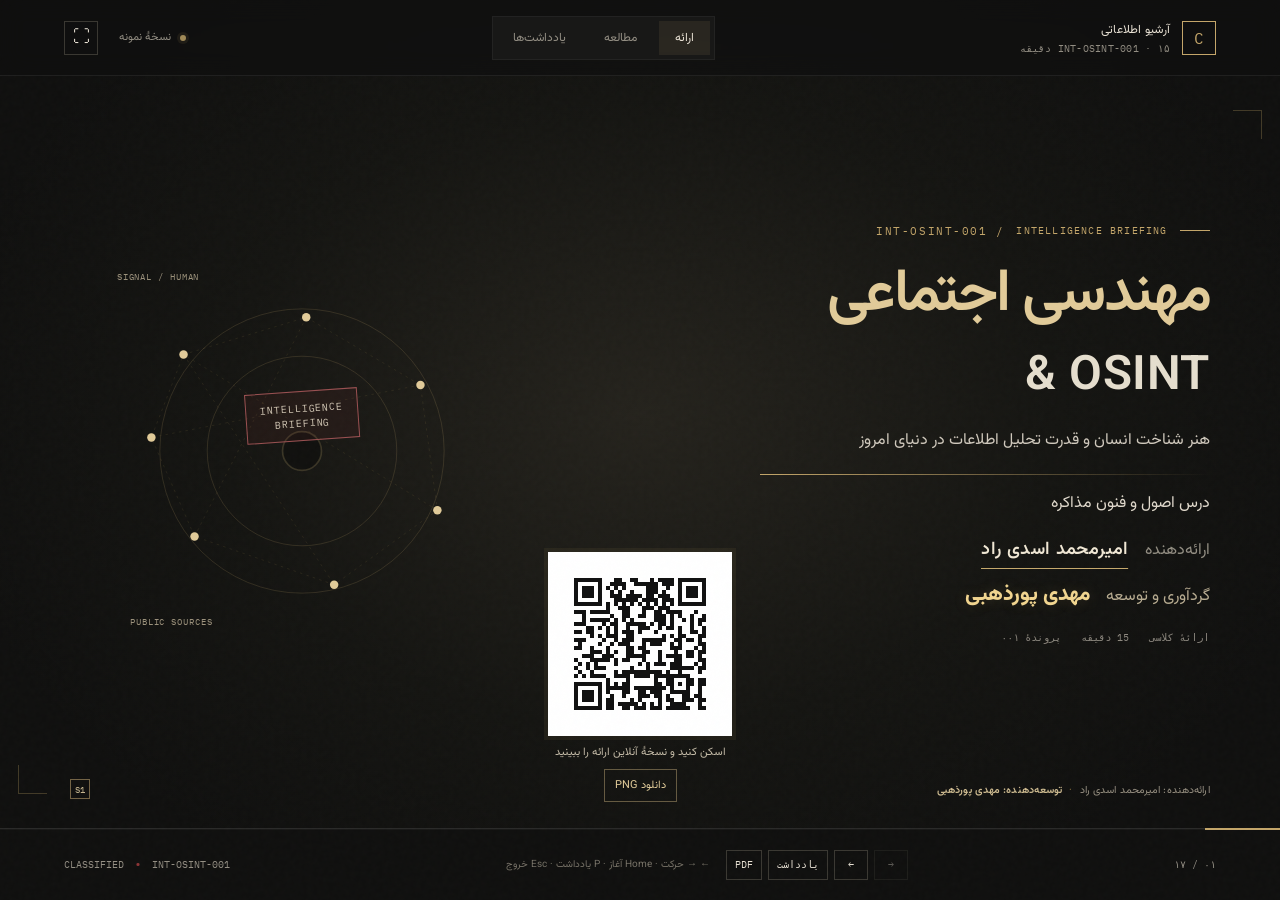
==== commit 147eacf1: "Add files via upload" ====
--- a/files-pasted-by-the-user-classified/index.html
+++ b/files-pasted-by-the-user-classified/index.html
@@ -22,6 +22,7 @@
   <main id="app" tabindex="-1"></main>
   <footer class="hud"><div class="progress-track"><i id="progress"></i></div><div class="hud-row"><span id="slide-label">۰۱ / ۱۷</span><div class="hud-controls"><button id="prev" aria-label="اسلاید قبلی">→</button><button id="next" aria-label="اسلاید بعدی">←</button><button id="speaker-notes" aria-label="یادداشت سخنران">یادداشت</button><button id="print-deck" aria-label="چاپ یا ذخیره به صورت PDF">PDF</button><span class="key-hint">← → حرکت · Home آغاز · P یادداشت · Esc خروج</span></div><span class="hud-code">CLASSIFIED <b>•</b> INT-OSINT-001</span></div></footer>
   <dialog id="notes-dialog" class="notes-dialog"><form method="dialog"><button class="notes-close" aria-label="بستن یادداشت‌ها">×</button></form><div class="eyebrow">PRESENTER NOTES <span id="notes-index"></span></div><h2 id="notes-title"></h2><p id="notes-body"></p></dialog>
+  <dialog id="access-dialog" class="notes-dialog access-dialog"><form id="access-form"><div class="eyebrow">PRESENTER ACCESS</div><h2>ورود به یادداشت‌های سخنران</h2><label>نام کاربری<input id="access-username" name="username" autocomplete="username" required></label><label>رمز عبور<input id="access-password" name="password" type="password" autocomplete="current-password" required></label><p id="access-error" role="status"></p><button type="submit" class="print-button">ورود</button><button type="button" class="print-button" id="access-cancel">بازگشت</button></form></dialog>
   <script type="module" src="js/deck.js"></script>
 </body>
 </html>
--- a/files-pasted-by-the-user-classified/css/refinements.css
+++ b/files-pasted-by-the-user-classified/css/refinements.css
@@ -9,7 +9,9 @@
 @media(max-width:700px){.slide-cover{display:flex;flex-direction:column-reverse}.cover-visual{width:min(58vw,235px)}.slide-cover h1{font-size:clamp(42px,10.5vw,60px);line-height:1.25}.cover-subtitle{font-size:15px}}
 
 /* Presenter credit and projection-first type refinements. */
-.slide-credit{position:absolute;right:var(--stage-pad);bottom:13px;color:#a69e8e;font-size:clamp(10px,.82vw,12px);letter-spacing:.01em;opacity:.86;z-index:3;pointer-events:none}
+.slide-credit{position:absolute;right:var(--stage-pad);bottom:13px;display:flex;gap:7px;align-items:center;color:#a69e8e;font-size:clamp(10px,.82vw,12px);letter-spacing:.01em;opacity:.9;z-index:3;pointer-events:none}
+.slide-credit i{font-style:normal;color:#a98b4f}.slide-credit strong{color:#e4cf9f;font-weight:600}
+@media(max-width:700px){.slide-credit{right:18px;left:18px;justify-content:center;flex-wrap:wrap;font-size:10px}}
 .slide-heading h1{font-size:clamp(34px,3.85vw,54px);line-height:1.32}
 .slide p,.slide li{font-size:1.035em;line-height:1.8}
 .slide p,.slide li{font-size:clamp(15px,1.25vw,18px)!important;line-height:1.75}
@@ -25,19 +27,38 @@
 .slide .orbit-source{font-size:14px}
 .slide .reference-card h2{font-size:clamp(15px,1.15vw,17px)}
 .slide .reference-card small{font-size:13px;line-height:1.6}
-.cover-presenter .presenter-names{display:flex;flex-direction:column;align-items:flex-start;gap:4px;color:var(--paper);font-size:17px;font-weight:600}
-.presenter-names span{display:inline-block;animation:name-arrive .7s cubic-bezier(.2,.75,.2,1) both}
-.presenter-names span:nth-child(2){animation-delay:.16s}
+.cover-people{display:grid;gap:8px;margin-top:4px}
+.slide-cover .cover-copy{margin-top:-34px}
+.cover-presenter,.cover-collector{display:flex;align-items:baseline;gap:16px;margin:0}
+.cover-presenter{color:var(--muted);font-size:14px}
+.cover-presenter strong{color:#e8e0cf;font-size:17px;font-weight:500}
+.cover-presenter .presenter-name-amir{display:inline-block;color:#f0e7d4;font-size:18px;font-weight:600;padding-bottom:2px;background:linear-gradient(90deg,#c6a96c,#c6a96c) right bottom/0 1px no-repeat;animation:amir-reveal .8s ease-out .2s forwards}
+@keyframes amir-reveal{from{opacity:.35;background-size:0 1px;letter-spacing:.01em}to{opacity:1;background-size:100% 1px;letter-spacing:.02em}}
+.cover-collector{color:#b9ad92;font-size:14px}
+.cover-collector .presenter-name-mehdi{color:#f1d58f;font-size:21px;font-weight:800;text-shadow:0 0 14px #c4a66a55;animation:name-arrive .7s cubic-bezier(.2,.75,.2,1) both}
 @keyframes name-arrive{from{opacity:0;transform:translateY(7px);text-shadow:0 0 0 transparent}to{opacity:1;transform:none;text-shadow:0 0 14px #c4a66a35}}
 .qr-ready img{animation:qr-pulse 2.4s ease-in-out infinite;box-shadow:0 0 0 4px #c4a66a12}
-.qr-ready{position:relative}
-.qr-ready img{width:104px;height:104px;padding:7px}
+.qr-ready{position:relative;display:grid;justify-items:center;gap:8px;text-align:center}
+.qr-ready img{width:184px;height:184px;padding:10px}
 .qr-ready:before{content:"";position:absolute;top:-5px;left:0;width:66px;height:66px;border:1px solid #c4a66a36;border-radius:3px;pointer-events:none;animation:qr-halo 2.4s ease-out infinite}
 .qr-ready:before{display:none}
-.qr-demo img{width:104px;height:104px;object-fit:contain}
-.qr-demo span{max-width:190px;color:#c8b27e}
+.qr-demo img{width:184px;height:184px;object-fit:contain}
+.qr-demo span{max-width:230px;color:#c8b27e}
+.slide-cover #qr-area{position:absolute;left:50%;bottom:10px;transform:translateX(-50%);z-index:4;margin:0}
+.history-map{display:grid;justify-items:center;align-content:center;gap:5px}
+.history-map img{display:block;width:min(100%,390px);max-height:310px;object-fit:contain}
+.history-map figcaption{color:#d2c7ac;font-size:12px;text-align:center}
 @keyframes qr-pulse{0%,100%{box-shadow:0 0 0 4px #c4a66a12}40%{box-shadow:0 0 0 9px #c4a66a29}55%{box-shadow:0 0 0 5px #c4a66a1c}}
 @keyframes qr-halo{0%,100%{opacity:.35;transform:scale(1)}40%{opacity:.75;transform:scale(1.035)}}
 @media(prefers-reduced-motion:reduce){.qr-ready img,.qr-ready:before,.presenter-names span{animation:none!important}}
-@media(max-width:700px){.slide p,.slide li{font-size:15px!important}.qr-ready img{width:84px;height:84px}}
+@media(prefers-reduced-motion:reduce){.presenter-name-amir,.presenter-name-mehdi{animation:none!important;background-size:100% 1px}}
+.access-dialog{width:min(92vw,560px);min-height:390px;padding:38px}
+.access-dialog #access-form{position:static;display:grid;gap:16px;width:100%}
+.access-dialog h2{margin:0 0 8px;font-size:26px;color:var(--gold2)}
+.access-dialog label{display:grid;gap:9px;color:#e0d7c5;font-size:16px}
+.access-dialog input{width:100%;min-height:54px;border:1px solid #716344;background:#171713;color:#f1eadc;padding:13px 16px;font:18px var(--fa)}
+.access-dialog #access-error{min-height:22px;margin:0;color:#d58b82;font-size:15px}
+.access-dialog .print-button{min-height:48px;font-size:16px}
+@media(max-width:600px){.access-dialog{min-height:0;padding:30px 22px}.access-dialog h2{font-size:22px}}
+@media(max-width:700px){.slide p,.slide li{font-size:15px!important}.slide-cover #qr-area{position:relative;left:auto;bottom:auto;transform:none;display:flex;justify-content:center;margin:14px auto}.qr-ready img,.qr-demo img{width:116px;height:116px}}
 @media print{.slide-credit{display:none!important}}
